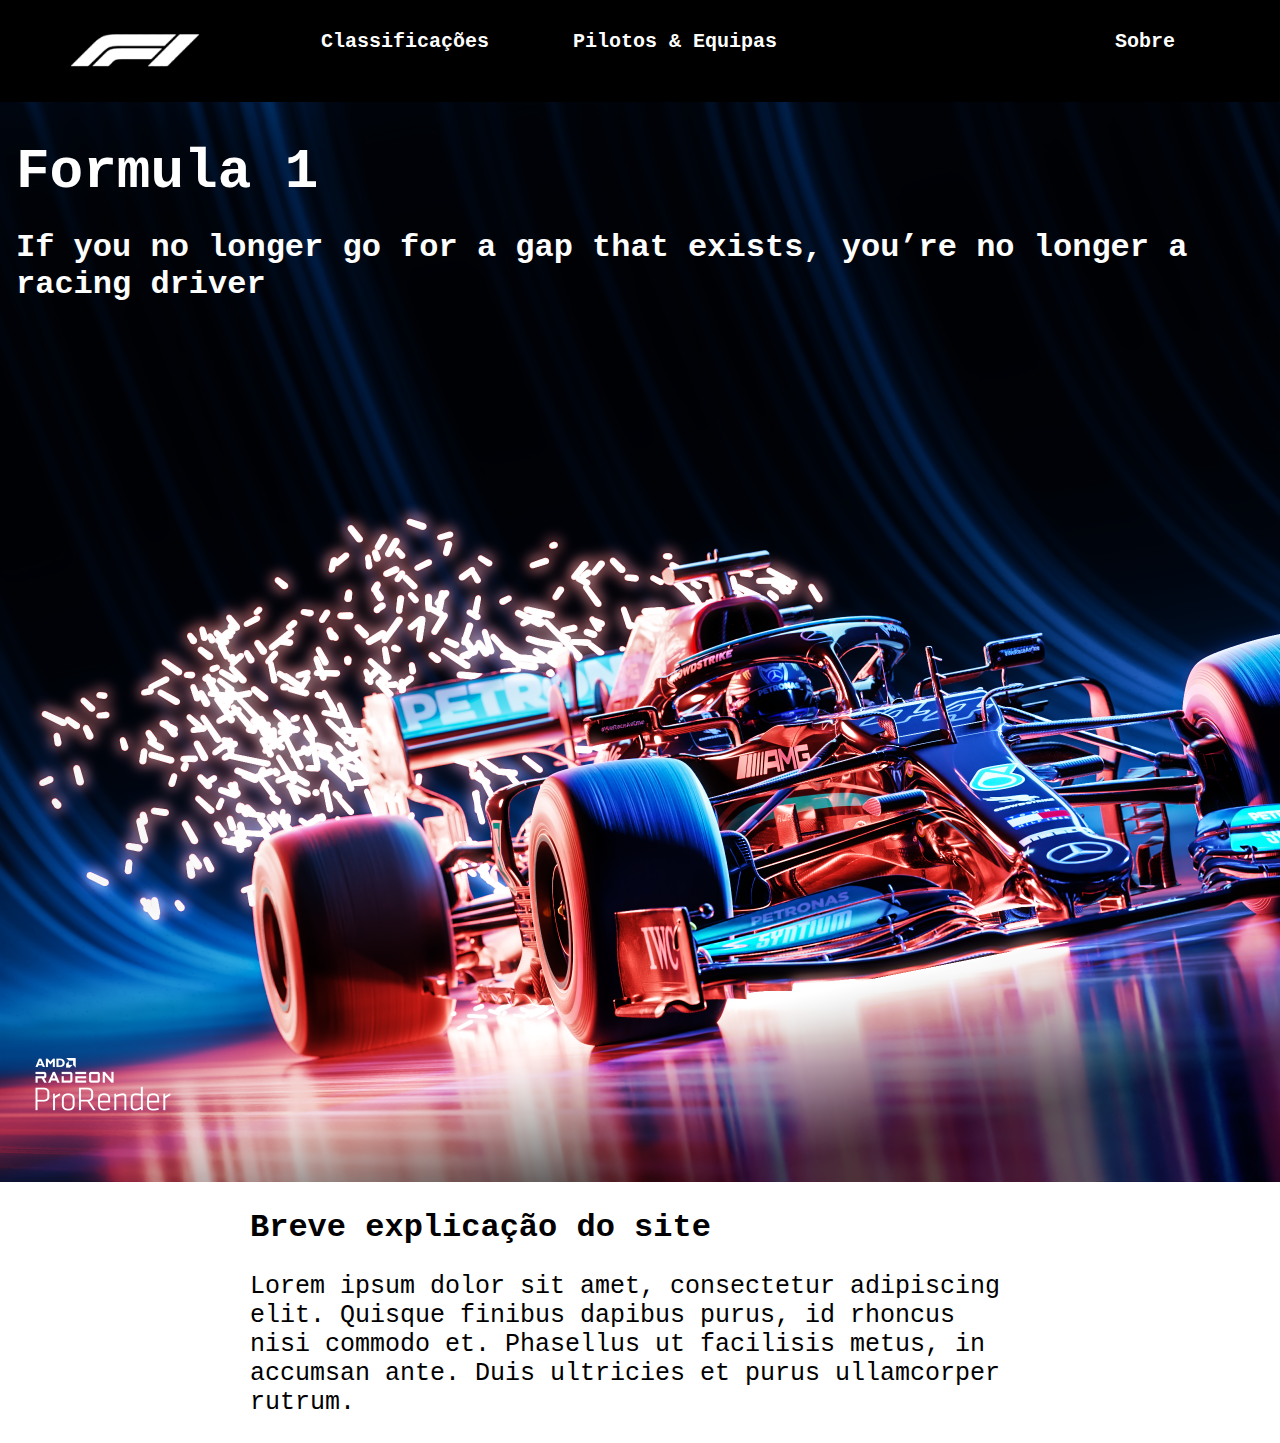
==== index.html @ dfdadef5 "html & css first page, classification and team&drivers" ====
<html>
<head>
  <meta charset="UTF-8">
  <link rel="stylesheet" href="style.css">
  <title> Formula 1 </title>

</head>
<body>

<div class="topnav">
  <ul>
    <li>
      <a href="index.html"> <img src="images\pag1\f1_logo.png" alt="Formula 1"> </a>
    </li>
    <li><a href="classification.html">Classificações</a></li>
    <li><a href="teams_drivers.html">Pilotos & Equipas</a></li>
    <li style="float:right"><a href="about.html">Sobre</a></li>
  </ul>
</div>


<div class="container">
  <div class="frontpag">
    <h1 class="frontpag">Formula 1</h1>
    <h2 class="frontpag">If you no longer go for a gap that exists, you’re no longer a racing driver</h2>
  </div>
  <img src="images\pag1\capa1.png" alt="Foto Capa">
</div>

<h2>Breve explicação do site</h2>
<p>Lorem ipsum dolor sit amet, consectetur adipiscing elit.
  Quisque finibus dapibus purus, id rhoncus nisi commodo et.
  Phasellus ut facilisis metus, in accumsan ante.
  Duis ultricies et purus ullamcorper rutrum.
</p>



</body>
</html>
---- style.css ----
/* Style commun to all code */
*{
  box-sizing: border-box;
  font-family: Monospace;
}
body{
  margin: 0;
  /*background-image: url('images/pag1/capa1.png');
  background-color: gray;*/
}
h1{
  margin-left: 250px;
  margin-right: 250px;
  font-size: 56px;
  font-weight: bold;
}
h2{
  margin-left: 250px;
  margin-right: 250px;
  font-size: 32px;
  font-weight: bold;
}
h3{
  margin-left: 250px;
  margin-right: 250px;
  font-size: 25px;
  font-weight: bold;
}
p{
  margin-left: 250px;
  margin-right: 250px;
  font-size: 25px;
}

/* Style teams */
.redbull:hover {
  background-color: #1E5BC6;
}
.ferrari:hover {
  background-color: #ED1C24;
}
.mclaren:hover {
  background-color: #F58020;
}
.mercedes:hover {
  background-color: #6CD3BF;
}
.aston-martin:hover {
  background-color: #2D826D;
}
.alfa-romeu:hover {
  background-color: #B12039;
}
.alpine:hover {
  background-color: #2293D1;
}
.alpha-tauri:hover {
  background-color: #4E7C9B;
}
.williams:hover {
  background-color: #37BEDD;
}
.haas:hover {
  background-color: #B6BABD;
}

/* Style driver & teams "cards" */
.flex-box{
  display: flex;
  justify-content: center;
  align-items: center;
  margin-left: 200px;
  margin-right:200px;
  margin-top: 5px;
  margin-bottom: 5px;
  /*background-color: Beige;
  border: 2px solid black;*/
}
.driver-element{
  display: flex;
  flex-direction: column;
  align-items: center;
  padding: 20px 5px;
  margin-left: 5px;
  margin-right: 5px;
  margin-top: 5px;
  margin-bottom: 5px;
}
.driver-element a {
  border: 2px solid black;
  border-radius: 5px;
}
.driver-element h2 {
  margin-left: 0;
  margin-right: 0;
  margin-top: 0;
  margin-bottom: 0;
  font-size: 32px;
  font-weight: bold;
  color: black;
  overflow: hidden;
  text-decoration: none;
  padding: 10px 10px;
  text-align: center;
}
.driver-element img {
  align-items: center;
  padding-top: 30px;
  padding-right: 30px;
  padding-bottom: 0px;
  padding-left: 30px;
}

/* Style the top navigation bar */
div.topnav{
  position: sticky;
}
.topnav ul {

  list-style-type: none;
  margin: 0;
  padding: 0;
  overflow: hidden;
  background-color: black;
  border-bottom: 2px solid black;
}
.topnav li {
  float: left;
  padding: 20px 10px;
}
.topnav li a {

  width: 250px;
  height: 60px;
  /*display: block;*/
  display: flex;
  justify-content: space-around;
  color: white;
  text-align: center;
  padding: 10px 10px;
  text-decoration: none;
  font-size: 20px;
  font-weight: bold;
}
.topnav li a:hover {
  border-bottom: 2px solid white;
}

/* FRONT PAGE */
/* Style image and titles */
h1.frontpag {
  color: white;
  font-size: 56px;
  font-weight: bold;
  position: absolute;
  top: 0px;
  left: 16px;
  margin-left: 0;
  margin-right: 0;

}
h2.frontpag  {
  color: white;
  font-size: 32px;
  font-weight: bold;
  position: absolute;
  top: 100px;
  left: 16px;
  margin-left: 0;
  margin-right: 0;
}
.container {
  position: relative;
}

/* CLASSIFICATION PAGE */
/* Style table */
.table {
  margin-left:auto;
  margin-right:auto;
  align-items: center;
  text-align: center;
}
th.table {
  display: flex;
  justify-content: center;
  align-items: center;
  text-align: center;
}
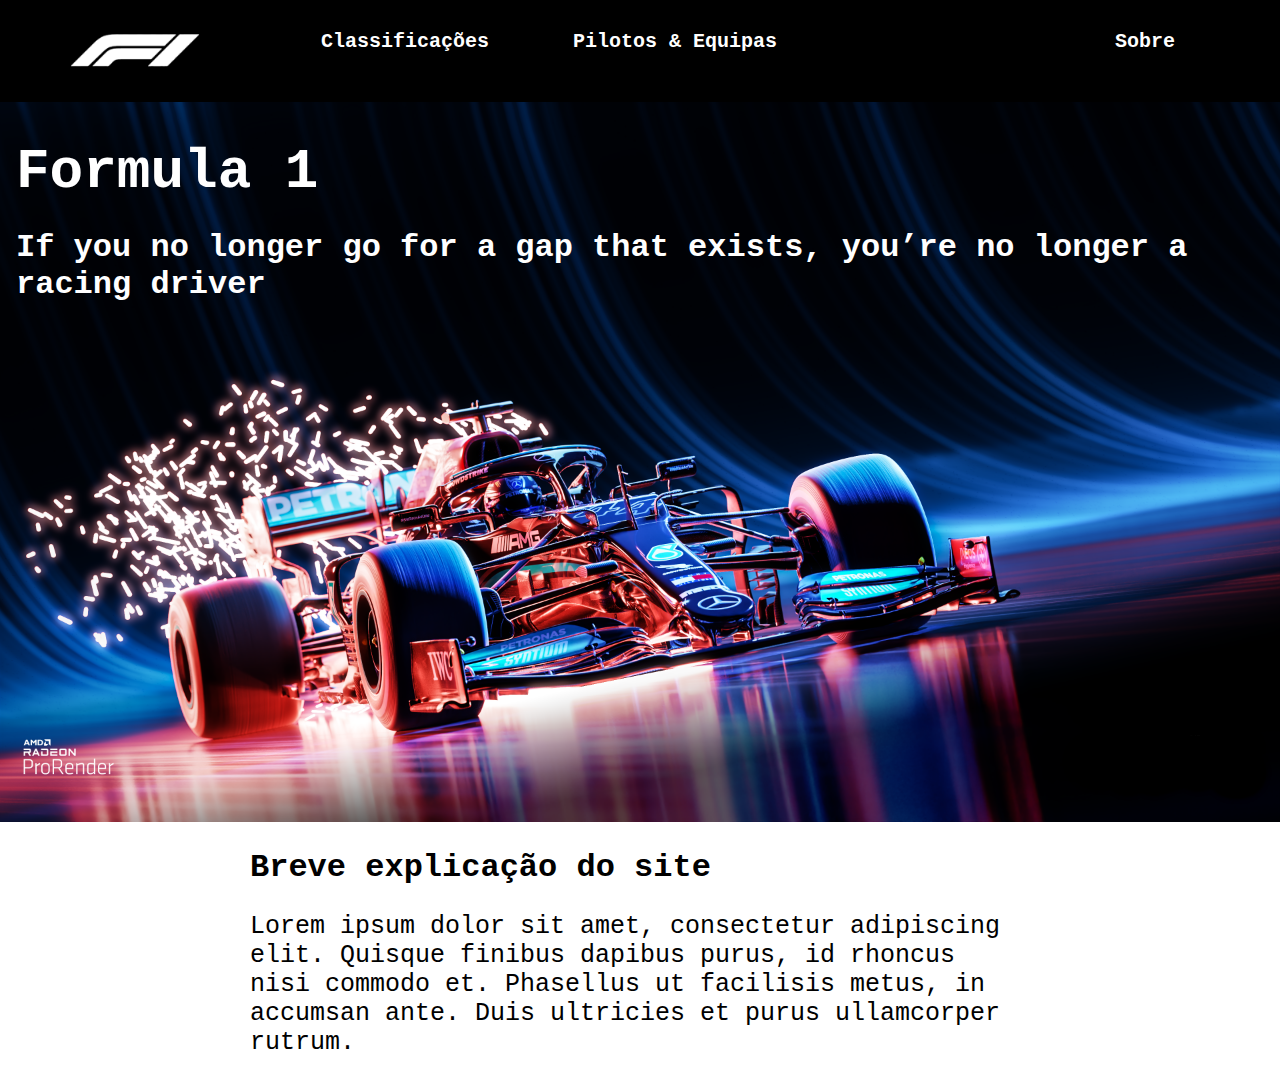
==== commit 92c921e7: "team page example done, team&driver page done" ====
--- a/index.html
+++ b/index.html
@@ -20,11 +20,11 @@
 
 
 <div class="container">
-  <div class="frontpag">
+  <div>
     <h1 class="frontpag">Formula 1</h1>
     <h2 class="frontpag">If you no longer go for a gap that exists, you’re no longer a racing driver</h2>
   </div>
-  <img src="images\pag1\capa1.png" alt="Foto Capa">
+  <img src="images\pag1\capa1.png" alt="Foto Capa"  width= 100%  height= auto>
 </div>
 
 <h2>Breve explicação do site</h2>
--- a/style.css
+++ b/style.css
@@ -5,6 +5,7 @@
 }
 body{
   margin: 0;
+  font-size: 20px;
   /*background-image: url('images/pag1/capa1.png');
   background-color: gray;*/
 }
@@ -32,83 +33,30 @@
   font-size: 25px;
 }
 
-/* Style teams */
-.redbull:hover {
-  background-color: #1E5BC6;
-}
-.ferrari:hover {
-  background-color: #ED1C24;
-}
-.mclaren:hover {
-  background-color: #F58020;
-}
-.mercedes:hover {
-  background-color: #6CD3BF;
-}
-.aston-martin:hover {
-  background-color: #2D826D;
-}
-.alfa-romeu:hover {
-  background-color: #B12039;
-}
-.alpine:hover {
-  background-color: #2293D1;
-}
-.alpha-tauri:hover {
-  background-color: #4E7C9B;
-}
-.williams:hover {
-  background-color: #37BEDD;
-}
-.haas:hover {
-  background-color: #B6BABD;
-}
-
-/* Style driver & teams "cards" */
-.flex-box{
-  display: flex;
-  justify-content: center;
-  align-items: center;
-  margin-left: 200px;
-  margin-right:200px;
-  margin-top: 5px;
-  margin-bottom: 5px;
-  /*background-color: Beige;
-  border: 2px solid black;*/
-}
-.driver-element{
-  display: flex;
-  flex-direction: column;
-  align-items: center;
-  padding: 20px 5px;
-  margin-left: 5px;
-  margin-right: 5px;
-  margin-top: 5px;
-  margin-bottom: 5px;
-}
-.driver-element a {
-  border: 2px solid black;
-  border-radius: 5px;
-}
-.driver-element h2 {
-  margin-left: 0;
-  margin-right: 0;
-  margin-top: 0;
-  margin-bottom: 0;
-  font-size: 32px;
-  font-weight: bold;
-  color: black;
-  overflow: hidden;
-  text-decoration: none;
-  padding: 10px 10px;
-  text-align: center;
-}
-.driver-element img {
-  align-items: center;
-  padding-top: 30px;
-  padding-right: 30px;
-  padding-bottom: 0px;
-  padding-left: 30px;
+th{
+  align-items: center;
+  text-align: left;
+  padding-top: 10px;
+  padding-bottom: 10px;
+  padding-left: 10px;
+  padding-right: 10px;
+  font-size: 18px;
+}
+td{
+  align-items: center;
+  text-align: left;
+  padding-top: 10px;
+  padding-bottom: 10px;
+  padding-left: 10px;
+  padding-right: 10px;
+  font-size: 16px;
+}
+table{
+  margin: 5px;
+  margin-top:25px;
+  margin-bottom:25px;
+  padding: 10px;
+
 }
 
 /* Style the top navigation bar */
@@ -146,6 +94,173 @@
   border-bottom: 2px solid white;
 }
 
+
+/* Style teams */
+.redbull:hover {
+  background-color: #1E5BC6;
+}
+.ferrari:hover {
+  background-color: #ED1C24;
+}
+.mclaren:hover {
+  background-color: #F58020;
+}
+.mercedes:hover {
+  background-color: #6CD3BF;
+}
+.aston-martin:hover {
+  background-color: #2D826D;
+}
+.alfa-romeu:hover {
+  background-color: #B12039;
+}
+.alpine:hover {
+  background-color: #2293D1;
+}
+.alpha-tauri:hover {
+  background-color: #4E7C9B;
+}
+.williams:hover {
+  background-color: #37BEDD;
+}
+.haas:hover {
+  background-color: #B6BABD;
+}
+
+/* Style "cards" box*/
+.flex-box{
+  display: flex;
+  justify-content: center;
+  align-items: center;
+  margin-left: 200px;
+  margin-right:200px;
+  margin-top:25px;
+  margin-bottom:25px;
+
+  /*background-color: Beige;
+  border: 2px solid black;*/
+}
+
+/* Style driver "cards" */
+.driver-element{
+  display: flex;
+  flex-direction: column;
+  align-items: center;
+  padding: 20px 5px;
+  margin-left: 5px;
+  margin-right: 5px;
+  margin-top: 5px;
+  margin-bottom: 5px;
+  /*height: 410px;*/
+}
+.driver-element a {
+  border: 2px solid black;
+  border-radius: 5px;
+  height: 330px;
+  position: relative;
+}
+.driver-element h2 {
+  margin-left: 10px;
+  margin-right: 10px;
+  margin-top: 0;
+  margin-bottom: 0;
+
+  padding: 10px 0px;
+  position: absolute;
+  bottom: 0;
+
+  left: 48%;
+  transform: translate(-50%, 0);
+
+  font-size: 28px;
+  font-weight: bold;
+  color: black;
+  overflow: hidden;
+  text-decoration: none;
+  text-align: center;
+
+}
+.driver-element h3 {
+  margin-left: 10px;
+  margin-right: 10px;
+  margin-top: 0;
+  margin-bottom: 0;
+
+  padding: 10px 0px;
+  position: absolute;
+  top: 0;
+  left: 0
+
+
+  font-size: 28px;
+  font-weight: bold;
+  color: black;
+  overflow: hidden;
+  text-decoration: none;
+  text-align: center;
+
+}
+.driver-element img {
+  align-items: center;
+  padding-top: 30px;
+  padding-right: 30px;
+  padding-bottom: 0px;
+  padding-left: 30px;
+}
+
+/* Style teams "cards" */
+.team-element{
+  display: flex;
+  flex-direction: column;
+  align-items: center;
+  padding: 20px 5px;
+  margin-left: 5px;
+  margin-right: 5px;
+  margin-top: 5px;
+  margin-bottom: 5px;
+  /*height: 410px;*/
+  text-align: center;
+}
+.team-element a {
+  border: 2px solid black;
+  border-radius: 5px;
+  height: 330px;
+  width: 500px;
+  position: relative;
+}
+.team-element h2 {
+  margin-left: 10px;
+  margin-right: 10px;
+  margin-top: 0;
+  margin-bottom: 0;
+
+  width: 450px;
+  padding: 10px 0px;
+  position: absolute;
+  bottom: 0;
+
+  left: 48%;
+  transform: translate(-50%, 0);
+
+  font-size: 28px;
+  font-weight: bold;
+  color: black;
+  overflow: hidden;
+  text-decoration: none;
+  text-align: center;
+
+}
+.team-element img {
+  align-items: center;
+  padding-top: 30px;
+  padding-right: 30px;
+  padding-bottom: 0px;
+  padding-left: 30px;
+  width: 100%;
+  height: auto;
+}
+
+
 /* FRONT PAGE */
 /* Style image and titles */
 h1.frontpag {
@@ -175,15 +290,107 @@
 
 /* CLASSIFICATION PAGE */
 /* Style table */
-.table {
+.table_classif {
   margin-left:auto;
   margin-right:auto;
   align-items: center;
   text-align: center;
-}
-th.table {
-  display: flex;
+  border-collapse: collapse;
+
+}
+.table_classif th {
+
   justify-content: center;
-  align-items: center;
-  text-align: center;
-}
+  text-align: center;
+  background-color: black;
+  color: white;
+
+}
+.table_classif td {
+  padding: 8px;
+  text-align: center;
+}
+.table_classif tr:nth-child(even) {
+  background-color: #f2f2f2;
+}
+.table_classif tr:hover {
+  background-color: #ddd;
+  /*TODO remover isto e acrescentar classes das equipas a cada linha,
+   para hover ficar com a cor da equipa*/
+}
+
+/* TEAMS PAGE */
+/* Style header */
+
+#redbull {
+  background-color: #1E5BC6;
+}
+#ferrari {
+  background-color: #ED1C24;
+}
+#mclaren {
+  background-color: #F58020;
+}
+#mercedes {
+  background-color: #6CD3BF;
+}
+#aston-martin {
+  background-color: #2D826D;
+}
+#alfa-romeu {
+  background-color: #B12039;
+}
+#alpine {
+  background-color: #2293D1;
+}
+#alpha-tauri {
+  background-color: #4E7C9B;
+}
+#williams {
+  background-color: #37BEDD;
+}
+#haas {
+  background-color: #B6BABD;
+}
+
+.header{
+  margin-left: 200px;
+  margin-right:200px;
+  margin-bottom:25px;
+
+  padding: 20px 5px;
+  text-align: center;
+}
+
+
+/*Style columns*/
+/* Create two equal columns that floats next to each other */
+
+.row{
+  margin-left: 200px;
+  margin-right:200px;
+
+}
+.column {
+  float: left;
+  width: 50%;
+  padding: 20px;
+  height: 300px; /* Should be removed. Only for demonstration */
+
+}
+.row_drivers {
+  display: flex;
+  flex-wrap: wrap;
+  justify-content: center;
+}
+
+/* Clear floats after the columns */
+.row:after {
+  content: "";
+  display: table;
+  clear: both;
+}
+.column img {
+  width: 100%;
+  height: auto;
+}
